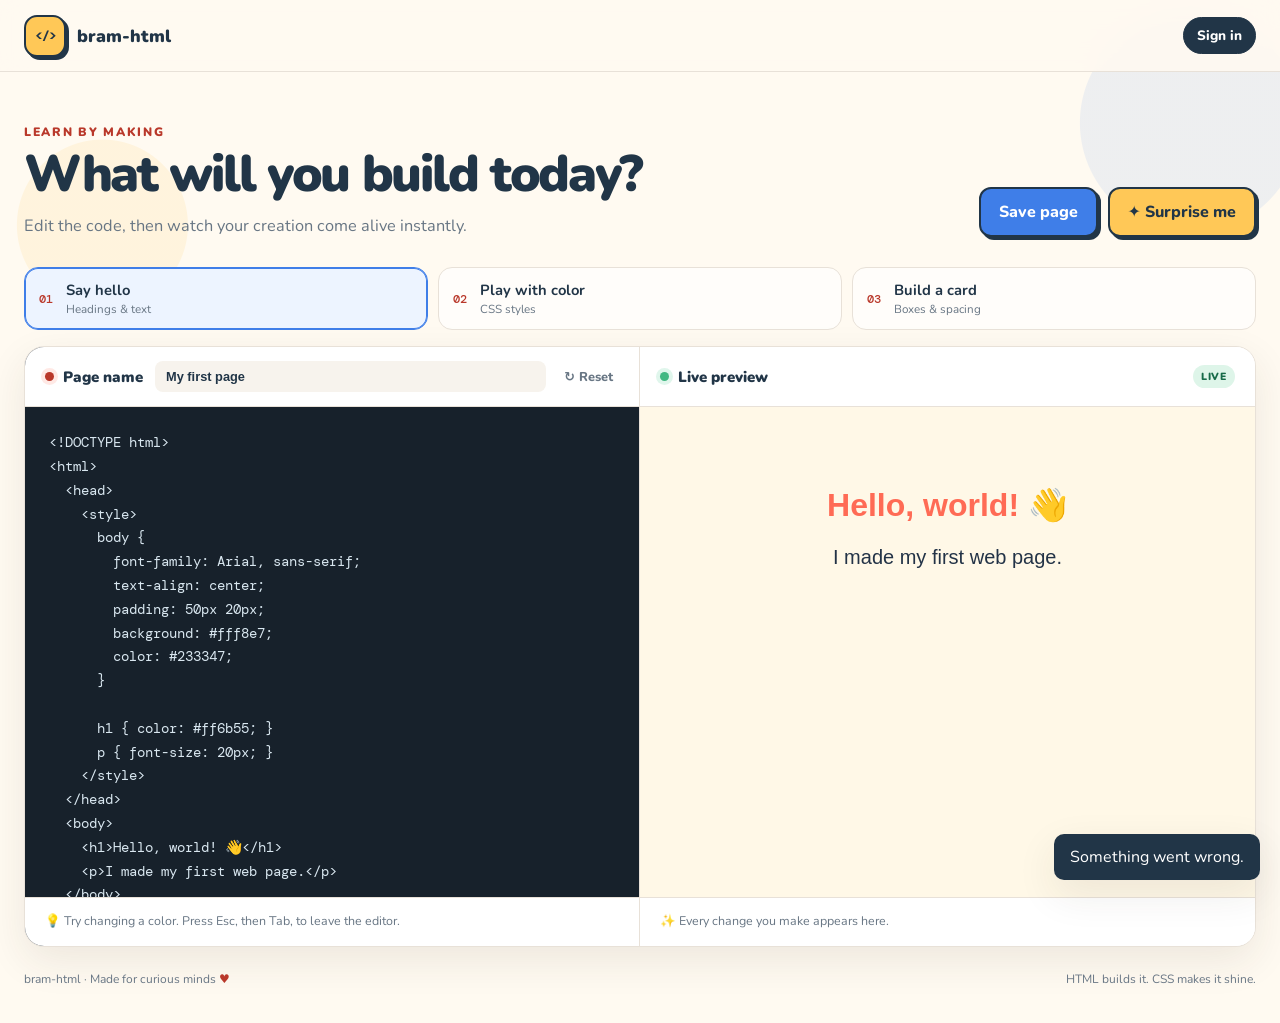
==== frontend/index.html @ fb742033 "feat: initialize backend with main application logic and database store - Added main.go to set up th" ====
<!doctype html>
<html lang="en">
  <head>
    <meta charset="UTF-8" />
    <meta name="viewport" content="width=device-width, initial-scale=1.0" />
    <meta name="description" content="bram-html is a friendly HTML and CSS playground for young learners." />
    <title>bram-html</title>
    <link rel="preconnect" href="https://fonts.googleapis.com" />
    <link rel="preconnect" href="https://fonts.gstatic.com" crossorigin />
    <link href="https://fonts.googleapis.com/css2?family=DM+Mono:wght@400;500&family=Nunito:wght@500;600;700;800;900&display=swap" rel="stylesheet" />
    <link rel="stylesheet" href="styles.css" />
  </head>
  <body>
    <header class="topbar">
      <a class="brand" href="#" aria-label="bram-html home">
        <span class="brand-mark" aria-hidden="true">&lt;/&gt;</span>
        <span class="brand-name">bram-html</span>
      </a>
      <div class="account-actions">
        <span class="user-email" id="user-email" hidden></span>
        <button class="header-button" id="pages-button" type="button" hidden>My pages</button>
        <button class="header-button primary" id="auth-button" type="button">Sign in</button>
      </div>
    </header>

    <main>
      <section class="intro" aria-labelledby="page-title">
        <div>
          <p class="eyebrow">LEARN BY MAKING</p>
          <h1 id="page-title">What will you build today?</h1>
          <p class="intro-description">Edit the code, then watch your creation come alive instantly.</p>
        </div>
        <div class="intro-actions">
          <button class="save-button" id="save-button" type="button">Save page</button>
          <button class="surprise-button" id="surprise-button" type="button">
            <span aria-hidden="true">✦</span> Surprise me
          </button>
        </div>
      </section>

      <section class="lesson-strip" aria-label="Quick lessons">
        <button class="lesson active" type="button" data-lesson="welcome">
          <span class="lesson-number">01</span>
          <span><strong>Say hello</strong><small>Headings &amp; text</small></span>
        </button>
        <button class="lesson" type="button" data-lesson="colors">
          <span class="lesson-number">02</span>
          <span><strong>Play with color</strong><small>CSS styles</small></span>
        </button>
        <button class="lesson" type="button" data-lesson="card">
          <span class="lesson-number">03</span>
          <span><strong>Build a card</strong><small>Boxes &amp; spacing</small></span>
        </button>
      </section>

      <section class="workspace" aria-label="Coding playground">
        <div class="panel code-panel">
          <div class="panel-header">
            <div>
              <span class="status-dot coral" aria-hidden="true"></span>
              <h2>Page name</h2>
            </div>
            <label class="page-title-label">
              <span class="sr-only">Page title</span>
              <input id="page-title-input" maxlength="100" value="My first page" />
            </label>
            <button class="text-button" id="reset-button" type="button">↻ Reset</button>
          </div>
          <div class="editor-wrap">
            <label class="sr-only" for="code-editor">HTML and CSS code</label>
            <textarea id="code-editor" spellcheck="false" autocapitalize="off" aria-describedby="editor-tip"></textarea>
          </div>
          <p class="panel-tip" id="editor-tip"><span aria-hidden="true">💡</span> Try changing a color. Press Esc, then Tab, to leave the editor.</p>
        </div>

        <div class="panel preview-panel">
          <div class="panel-header">
            <div>
              <span class="status-dot green" aria-hidden="true"></span>
              <h2>Live preview</h2>
            </div>
            <span class="live-label">LIVE</span>
          </div>
          <iframe id="preview" title="Live preview of your code" sandbox="allow-modals"></iframe>
          <p class="panel-tip"><span aria-hidden="true">✨</span> Every change you make appears here.</p>
        </div>
      </section>
    </main>

    <dialog class="modal" id="auth-dialog" aria-labelledby="auth-title">
      <form class="modal-card" id="auth-form">
        <button class="modal-close" type="button" data-close="auth-dialog" aria-label="Close">×</button>
        <p class="eyebrow">SAVE YOUR CREATIONS</p>
        <h2 id="auth-title">Sign in to bram-html</h2>
        <p>Enter an email address. We’ll send a safe, one-time sign-in link—no password needed.</p>
        <label class="field-label" for="email-input">Email address</label>
        <input class="field-input" id="email-input" name="email" type="email" autocomplete="email" required />
        <button class="modal-action" type="submit">Email my sign-in link</button>
        <p class="form-message" id="auth-message" role="status"></p>
      </form>
    </dialog>

    <dialog class="modal pages-modal" id="pages-dialog" aria-labelledby="pages-title">
      <div class="modal-card">
        <button class="modal-close" type="button" data-close="pages-dialog" aria-label="Close">×</button>
        <p class="eyebrow">YOUR COLLECTION</p>
        <h2 id="pages-title">Saved pages</h2>
        <div class="saved-pages" id="saved-pages"></div>
        <p class="form-message" id="pages-message" role="status"></p>
      </div>
    </dialog>

    <div class="toast" id="toast" role="status" aria-live="polite"></div>

    <footer>
      <p>bram-html · Made for curious minds <span aria-hidden="true">♥</span></p>
      <p>HTML builds it. CSS makes it shine.</p>
    </footer>

    <script src="script.js"></script>
  </body>
</html>
---- frontend/styles.css ----
:root {
  --ink: #213547;
  --muted: #687684;
  --cream: #fffaf1;
  --paper: #ffffff;
  --line: #e8e1d8;
  --coral: #b9382a;
  --yellow: #ffc857;
  --blue: #3f7ee8;
  --green: #42b883;
  --shadow: 0 14px 40px rgba(56, 44, 31, 0.09);
}

* { box-sizing: border-box; }

body {
  min-width: 320px;
  margin: 0;
  color: var(--ink);
  background:
    radial-gradient(circle at 8% 22%, rgba(255, 200, 87, 0.13) 0 85px, transparent 86px),
    radial-gradient(circle at 93% 12%, rgba(63, 126, 232, 0.09) 0 110px, transparent 111px),
    var(--cream);
  font-family: Nunito, system-ui, sans-serif;
}

button, textarea { font: inherit; }
button { color: inherit; }

.topbar {
  display: flex;
  align-items: center;
  justify-content: space-between;
  min-height: 72px;
  padding: 12px max(24px, calc((100vw - 1320px) / 2));
  border-bottom: 1px solid var(--line);
  background: rgba(255, 250, 241, 0.86);
  backdrop-filter: blur(12px);
}

.brand {
  display: inline-flex;
  gap: 11px;
  align-items: center;
  color: var(--ink);
  font-size: 1.1rem;
  font-weight: 900;
  text-decoration: none;
}

.brand-mark {
  display: grid;
  width: 42px;
  height: 42px;
  place-items: center;
  border: 2px solid var(--ink);
  border-radius: 13px;
  background: var(--yellow);
  box-shadow: 3px 3px 0 var(--ink);
  font-family: "DM Mono", monospace;
  font-size: 0.75rem;
}

.account-actions {
  display: flex;
  gap: 7px;
  align-items: center;
}

.user-email {
  max-width: 220px;
  overflow: hidden;
  color: var(--muted);
  font-size: 0.8rem;
  text-overflow: ellipsis;
  white-space: nowrap;
}

.header-button {
  padding: 8px 13px;
  border: 1px solid var(--line);
  border-radius: 999px;
  background: var(--paper);
  cursor: pointer;
  font-size: 0.85rem;
  font-weight: 800;
}

.header-button.primary { border-color: var(--ink); color: white; background: var(--ink); }

main, footer {
  width: min(1320px, calc(100% - 48px));
  margin: 0 auto;
}

.intro {
  display: flex;
  gap: 28px;
  align-items: end;
  justify-content: space-between;
  padding: 52px 0 30px;
}

.eyebrow {
  margin: 0 0 8px;
  color: var(--coral);
  font-size: 0.76rem;
  font-weight: 900;
  letter-spacing: 0.14em;
}

h1 {
  margin: 0;
  max-width: 680px;
  font-size: clamp(2rem, 4vw, 3.5rem);
  font-weight: 900;
  letter-spacing: -0.045em;
  line-height: 1.04;
}

.intro-description {
  margin: 14px 0 0;
  color: var(--muted);
  font-size: 1.02rem;
}

.surprise-button {
  flex: none;
  padding: 12px 18px;
  border: 2px solid var(--ink);
  border-radius: 12px;
  background: var(--yellow);
  box-shadow: 3px 3px 0 var(--ink);
  cursor: pointer;
  font-weight: 800;
  transition: transform 120ms ease, box-shadow 120ms ease;
}

.intro-actions { display: flex; gap: 10px; }

.save-button {
  padding: 12px 18px;
  border: 2px solid var(--ink);
  border-radius: 12px;
  color: white;
  background: var(--blue);
  box-shadow: 3px 3px 0 var(--ink);
  cursor: pointer;
  font-weight: 800;
}

.surprise-button:hover { transform: translate(-1px, -1px); box-shadow: 5px 5px 0 var(--ink); }
.surprise-button:active { transform: translate(2px, 2px); box-shadow: 1px 1px 0 var(--ink); }

.lesson-strip {
  display: grid;
  grid-template-columns: repeat(3, 1fr);
  gap: 10px;
  margin-bottom: 16px;
}

.lesson {
  display: flex;
  gap: 13px;
  align-items: center;
  padding: 12px 14px;
  border: 1px solid var(--line);
  border-radius: 14px;
  background: rgba(255, 255, 255, 0.65);
  cursor: pointer;
  text-align: left;
  transition: border 150ms ease, background 150ms ease, transform 150ms ease;
}

.lesson:hover { transform: translateY(-2px); border-color: #cec2b5; }
.lesson.active { border-color: var(--blue); background: #edf4ff; box-shadow: inset 0 0 0 1px var(--blue); }
.lesson-number { color: var(--coral); font-family: "DM Mono", monospace; font-size: 0.76rem; font-weight: 500; }
.lesson strong, .lesson small { display: block; }
.lesson strong { font-size: 0.92rem; }
.lesson small { margin-top: 1px; color: var(--muted); font-size: 0.73rem; }

.workspace {
  display: grid;
  grid-template-columns: 1fr 1fr;
  min-height: 600px;
  overflow: hidden;
  border: 1px solid var(--line);
  border-radius: 20px;
  background: var(--paper);
  box-shadow: var(--shadow);
}

.panel { display: flex; min-width: 0; flex-direction: column; }
.code-panel { border-right: 1px solid var(--line); background: #17212b; }
.panel-header {
  display: flex;
  min-height: 60px;
  align-items: center;
  justify-content: space-between;
  padding: 0 20px;
  border-bottom: 1px solid var(--line);
  background: var(--paper);
}

.panel-header > div { display: flex; align-items: center; gap: 9px; }
.panel-header h2 { margin: 0; font-size: 0.94rem; font-weight: 900; }
.status-dot { width: 9px; height: 9px; border-radius: 50%; }
.status-dot.coral { background: var(--coral); box-shadow: 0 0 0 4px #ffe9e5; }
.status-dot.green { background: var(--green); box-shadow: 0 0 0 4px #e0f6ec; }
.text-button { border: 0; background: transparent; cursor: pointer; color: var(--muted); font-size: 0.8rem; font-weight: 800; }
.text-button:hover { color: var(--coral); }
.live-label { padding: 4px 8px; border-radius: 999px; color: #176b49; background: #def5e9; font-size: 0.65rem; font-weight: 900; letter-spacing: 0.08em; }

.page-title-label { flex: 1; margin: 0 12px; }
.page-title-label input {
  width: 100%;
  padding: 7px 10px;
  border: 1px solid transparent;
  border-radius: 8px;
  outline: none;
  color: var(--ink);
  background: #f7f3ed;
  font-size: 0.8rem;
  font-weight: 700;
}
.page-title-label input:focus { border-color: var(--blue); background: white; }

.editor-wrap { flex: 1; min-height: 0; }
#code-editor {
  display: block;
  width: 100%;
  height: 100%;
  min-height: 490px;
  resize: none;
  padding: 24px;
  border: 0;
  outline: none;
  color: #d9e7f0;
  background: #17212b;
  font-family: "DM Mono", ui-monospace, monospace;
  font-size: 14px;
  line-height: 1.7;
  tab-size: 2;
}

#code-editor:focus { box-shadow: inset 0 0 0 2px var(--blue); }
#preview { width: 100%; min-height: 490px; flex: 1; border: 0; background: var(--paper); }
.panel-tip { min-height: 49px; margin: 0; padding: 14px 20px; border-top: 1px solid var(--line); color: var(--muted); background: var(--paper); font-size: 0.78rem; }

footer {
  display: flex;
  justify-content: space-between;
  padding: 24px 0 36px;
  color: var(--muted);
  font-size: 0.75rem;
}

footer p { margin: 0; }
footer span { color: var(--coral); }
.sr-only { position: absolute; width: 1px; height: 1px; overflow: hidden; clip: rect(0, 0, 0, 0); white-space: nowrap; }

.modal {
  width: min(480px, calc(100% - 32px));
  padding: 0;
  border: 0;
  border-radius: 20px;
  color: var(--ink);
  background: var(--paper);
  box-shadow: 0 24px 80px rgba(20, 28, 36, 0.3);
}

.modal::backdrop { background: rgba(23, 33, 43, 0.58); backdrop-filter: blur(4px); }
.modal-card { position: relative; display: flex; flex-direction: column; gap: 13px; padding: 32px; }
.modal-card h2 { margin: 0; font-size: 1.6rem; }
.modal-card p { margin: 0; color: var(--muted); line-height: 1.5; }
.modal-close { position: absolute; top: 14px; right: 16px; border: 0; background: transparent; cursor: pointer; color: var(--muted); font-size: 1.6rem; }
.field-label { font-size: 0.82rem; font-weight: 900; }
.field-input {
  width: 100%;
  padding: 12px 14px;
  border: 2px solid var(--line);
  border-radius: 10px;
  outline: none;
}
.field-input:focus { border-color: var(--blue); }
.modal-action { padding: 12px 16px; border: 0; border-radius: 10px; color: white; background: var(--blue); cursor: pointer; font-weight: 900; }
.form-message { min-height: 1.5em; font-size: 0.84rem; }
.saved-pages { display: grid; gap: 8px; max-height: 55vh; overflow: auto; }
.saved-page { display: grid; grid-template-columns: 1fr auto; gap: 8px; padding: 12px; border: 1px solid var(--line); border-radius: 12px; }
.saved-page button { border: 0; background: transparent; cursor: pointer; text-align: left; }
.saved-page .open-page { min-width: 0; font-weight: 900; }
.saved-page small { display: block; margin-top: 3px; color: var(--muted); font-weight: 500; }
.saved-page .delete-page { color: var(--coral); font-weight: 900; }
.empty-state { padding: 28px; border: 2px dashed var(--line); border-radius: 14px; text-align: center; }
.toast {
  position: fixed;
  right: 20px;
  bottom: 20px;
  z-index: 10;
  max-width: min(360px, calc(100% - 40px));
  padding: 12px 16px;
  border-radius: 10px;
  color: white;
  background: var(--ink);
  box-shadow: var(--shadow);
  opacity: 0;
  pointer-events: none;
  transform: translateY(10px);
  transition: opacity 160ms ease, transform 160ms ease;
}
.toast.visible { opacity: 1; transform: translateY(0); }

.confirmation-page { display: grid; min-height: 100vh; place-items: center; }
.confirmation-card { width: min(480px, 100%); padding: 36px; border: 1px solid var(--line); border-radius: 20px; background: var(--paper); box-shadow: var(--shadow); text-align: center; }
.confirmation-card h1 { font-size: 2rem; }
.confirmation-card p:not(.eyebrow) { margin: 12px 0 24px; color: var(--muted); }

button:focus-visible, a:focus-visible { outline: 3px solid var(--blue); outline-offset: 3px; }

@media (max-width: 800px) {
  main, footer { width: min(100% - 24px, 1320px); }
  .topbar { padding-inline: 16px; }
  .intro { align-items: start; padding-top: 36px; }
  .lesson-strip { grid-template-columns: 1fr; }
  .workspace { grid-template-columns: 1fr; }
  .code-panel { border-right: 0; border-bottom: 1px solid var(--line); }
  #code-editor, #preview { min-height: 420px; }
}

@media (max-width: 560px) {
  .brand-name { display: none; }
  .intro { flex-direction: column; }
  .intro-actions { width: 100%; }
  .intro-actions button { flex: 1; }
  .user-email { display: none; }
  footer { gap: 10px; flex-direction: column; }
}

@media (prefers-reduced-motion: reduce) {
  *, *::before, *::after { scroll-behavior: auto !important; transition: none !important; }
}
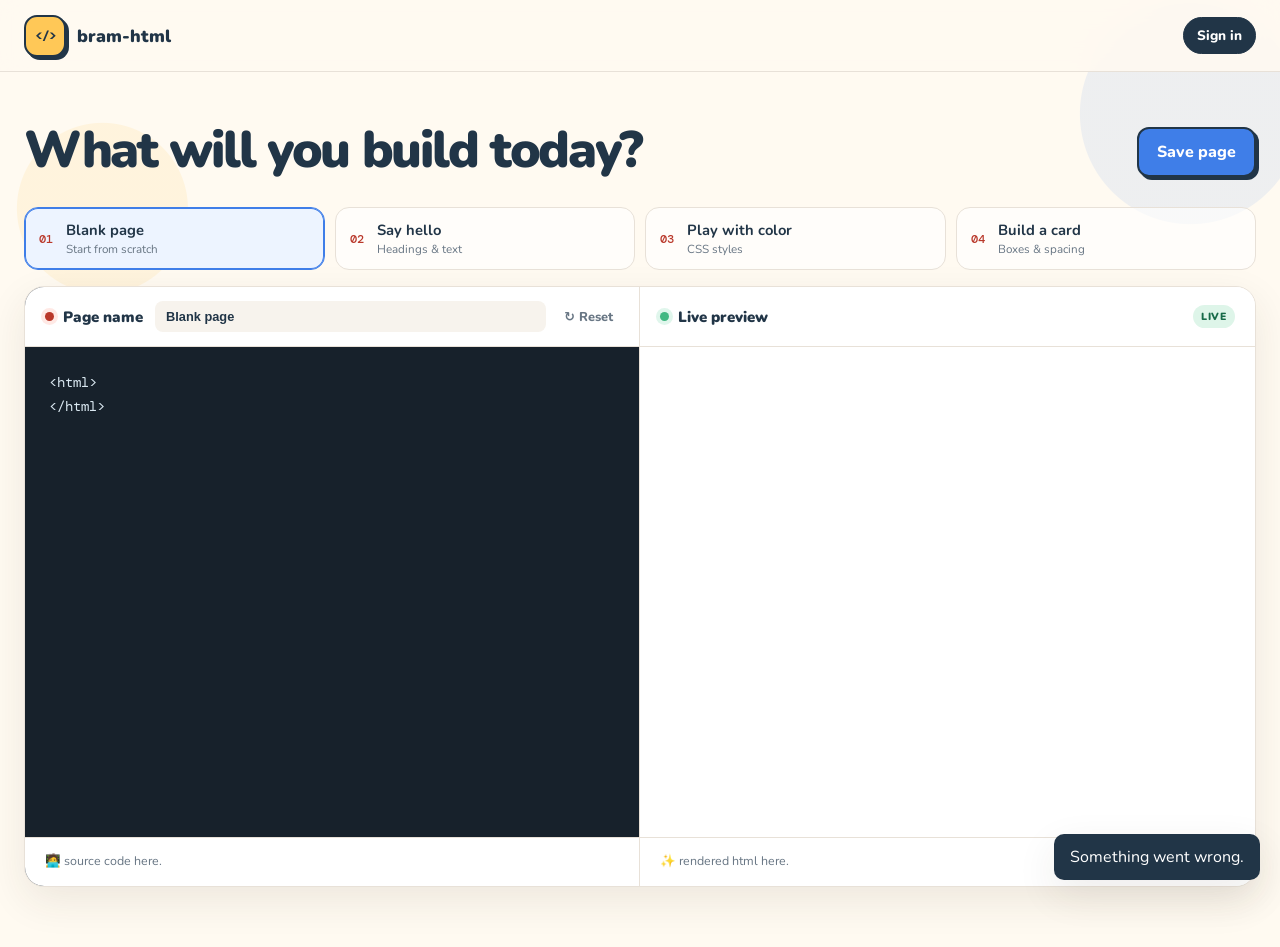
==== commit 671c1ca1: "refactor: update user and group creation in Dockerfile, modify lesson structure and styles in fronte" ====
--- a/frontend/index.html
+++ b/frontend/index.html
@@ -26,29 +26,28 @@
     <main>
       <section class="intro" aria-labelledby="page-title">
         <div>
-          <p class="eyebrow">LEARN BY MAKING</p>
           <h1 id="page-title">What will you build today?</h1>
-          <p class="intro-description">Edit the code, then watch your creation come alive instantly.</p>
         </div>
         <div class="intro-actions">
           <button class="save-button" id="save-button" type="button">Save page</button>
-          <button class="surprise-button" id="surprise-button" type="button">
-            <span aria-hidden="true">✦</span> Surprise me
-          </button>
         </div>
       </section>
 
       <section class="lesson-strip" aria-label="Quick lessons">
-        <button class="lesson active" type="button" data-lesson="welcome">
+        <button class="lesson active" type="button" data-lesson="blank">
           <span class="lesson-number">01</span>
+          <span><strong>Blank page</strong><small>Start from scratch</small></span>
+        </button>
+        <button class="lesson" type="button" data-lesson="welcome">
+          <span class="lesson-number">02</span>
           <span><strong>Say hello</strong><small>Headings &amp; text</small></span>
         </button>
         <button class="lesson" type="button" data-lesson="colors">
-          <span class="lesson-number">02</span>
+          <span class="lesson-number">03</span>
           <span><strong>Play with color</strong><small>CSS styles</small></span>
         </button>
         <button class="lesson" type="button" data-lesson="card">
-          <span class="lesson-number">03</span>
+          <span class="lesson-number">04</span>
           <span><strong>Build a card</strong><small>Boxes &amp; spacing</small></span>
         </button>
       </section>
@@ -62,7 +61,7 @@
             </div>
             <label class="page-title-label">
               <span class="sr-only">Page title</span>
-              <input id="page-title-input" maxlength="100" value="My first page" />
+              <input id="page-title-input" maxlength="100" value="Blank page" />
             </label>
             <button class="text-button" id="reset-button" type="button">↻ Reset</button>
           </div>
@@ -70,7 +69,7 @@
             <label class="sr-only" for="code-editor">HTML and CSS code</label>
             <textarea id="code-editor" spellcheck="false" autocapitalize="off" aria-describedby="editor-tip"></textarea>
           </div>
-          <p class="panel-tip" id="editor-tip"><span aria-hidden="true">💡</span> Try changing a color. Press Esc, then Tab, to leave the editor.</p>
+          <p class="panel-tip" id="editor-tip"><span aria-hidden="true">🧑‍💻</span> source code here.</p>
         </div>
 
         <div class="panel preview-panel">
@@ -82,7 +81,7 @@
             <span class="live-label">LIVE</span>
           </div>
           <iframe id="preview" title="Live preview of your code" sandbox="allow-modals"></iframe>
-          <p class="panel-tip"><span aria-hidden="true">✨</span> Every change you make appears here.</p>
+          <p class="panel-tip"><span aria-hidden="true">✨</span> rendered html here.</p>
         </div>
       </section>
     </main>
@@ -113,8 +112,6 @@
     <div class="toast" id="toast" role="status" aria-live="polite"></div>
 
     <footer>
-      <p>bram-html · Made for curious minds <span aria-hidden="true">♥</span></p>
-      <p>HTML builds it. CSS makes it shine.</p>
     </footer>
 
     <script src="script.js"></script>
--- a/frontend/styles.css
+++ b/frontend/styles.css
@@ -124,18 +124,6 @@
   font-size: 1.02rem;
 }
 
-.surprise-button {
-  flex: none;
-  padding: 12px 18px;
-  border: 2px solid var(--ink);
-  border-radius: 12px;
-  background: var(--yellow);
-  box-shadow: 3px 3px 0 var(--ink);
-  cursor: pointer;
-  font-weight: 800;
-  transition: transform 120ms ease, box-shadow 120ms ease;
-}
-
 .intro-actions { display: flex; gap: 10px; }
 
 .save-button {
@@ -149,12 +137,9 @@
   font-weight: 800;
 }
 
-.surprise-button:hover { transform: translate(-1px, -1px); box-shadow: 5px 5px 0 var(--ink); }
-.surprise-button:active { transform: translate(2px, 2px); box-shadow: 1px 1px 0 var(--ink); }
-
 .lesson-strip {
   display: grid;
-  grid-template-columns: repeat(3, 1fr);
+  grid-template-columns: repeat(4, 1fr);
   gap: 10px;
   margin-bottom: 16px;
 }
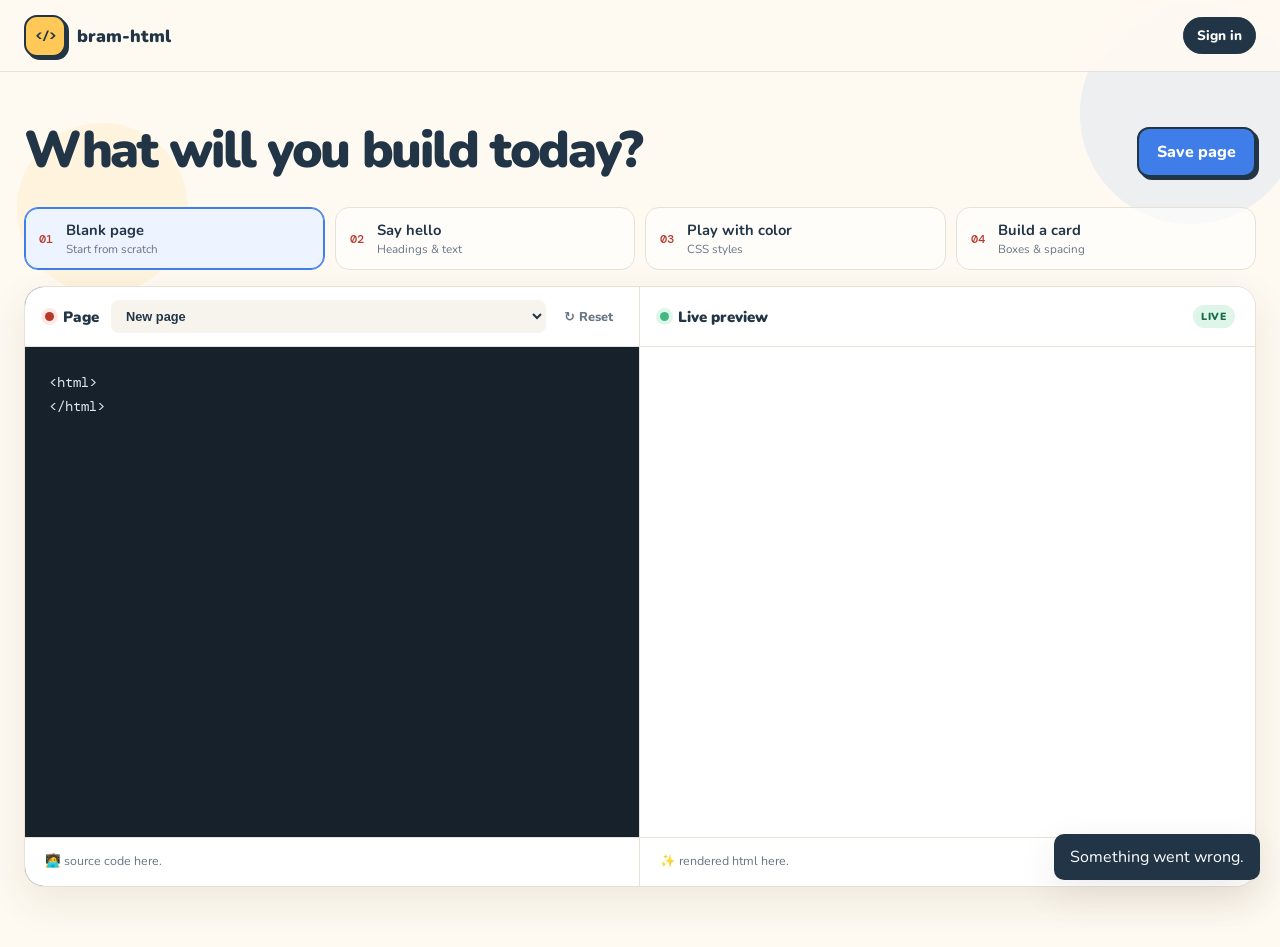
==== commit 8f8f7c79: "Refactor authentication flow to use login codes instead of magic links - Updated Mailer interface an" ====
--- a/frontend/index.html
+++ b/frontend/index.html
@@ -57,11 +57,13 @@
           <div class="panel-header">
             <div>
               <span class="status-dot coral" aria-hidden="true"></span>
-              <h2>Page name</h2>
+              <h2>Page</h2>
             </div>
             <label class="page-title-label">
-              <span class="sr-only">Page title</span>
-              <input id="page-title-input" maxlength="100" value="Blank page" />
+              <span class="sr-only">Select a page</span>
+              <select id="page-select">
+                <option value="new">New page</option>
+              </select>
             </label>
             <button class="text-button" id="reset-button" type="button">↻ Reset</button>
           </div>
@@ -91,11 +93,26 @@
         <button class="modal-close" type="button" data-close="auth-dialog" aria-label="Close">×</button>
         <p class="eyebrow">SAVE YOUR CREATIONS</p>
         <h2 id="auth-title">Sign in to bram-html</h2>
-        <p>Enter an email address. We’ll send a safe, one-time sign-in link—no password needed.</p>
+        <p id="auth-description">Enter an email address. We’ll send you a six-digit sign-in code.</p>
         <label class="field-label" for="email-input">Email address</label>
         <input class="field-input" id="email-input" name="email" type="email" autocomplete="email" required />
-        <button class="modal-action" type="submit">Email my sign-in link</button>
+        <label class="field-label" id="code-label" for="code-input" hidden>Sign-in code</label>
+        <input class="field-input" id="code-input" name="code" inputmode="numeric" autocomplete="one-time-code" pattern="[0-9]{6}" maxlength="6" hidden />
+        <button class="modal-action" id="auth-submit" type="submit">Email my sign-in code</button>
+        <button class="text-button" id="auth-back" type="button" hidden>Use another email</button>
         <p class="form-message" id="auth-message" role="status"></p>
+      </form>
+    </dialog>
+
+    <dialog class="modal" id="save-dialog" aria-labelledby="save-title">
+      <form class="modal-card" id="save-form">
+        <button class="modal-close" type="button" data-close="save-dialog" aria-label="Close">×</button>
+        <p class="eyebrow">SAVE YOUR CREATION</p>
+        <h2 id="save-title">Name your page</h2>
+        <label class="field-label" for="page-name-input">Page name</label>
+        <input class="field-input" id="page-name-input" name="page-name" maxlength="100" required />
+        <button class="modal-action" type="submit">Save page</button>
+        <p class="form-message" id="save-message" role="status"></p>
       </form>
     </dialog>
 
--- a/frontend/styles.css
+++ b/frontend/styles.css
@@ -197,7 +197,7 @@
 .live-label { padding: 4px 8px; border-radius: 999px; color: #176b49; background: #def5e9; font-size: 0.65rem; font-weight: 900; letter-spacing: 0.08em; }
 
 .page-title-label { flex: 1; margin: 0 12px; }
-.page-title-label input {
+.page-title-label select {
   width: 100%;
   padding: 7px 10px;
   border: 1px solid transparent;
@@ -208,7 +208,7 @@
   font-size: 0.8rem;
   font-weight: 700;
 }
-.page-title-label input:focus { border-color: var(--blue); background: white; }
+.page-title-label select:focus { border-color: var(--blue); background: white; }
 
 .editor-wrap { flex: 1; min-height: 0; }
 #code-editor {
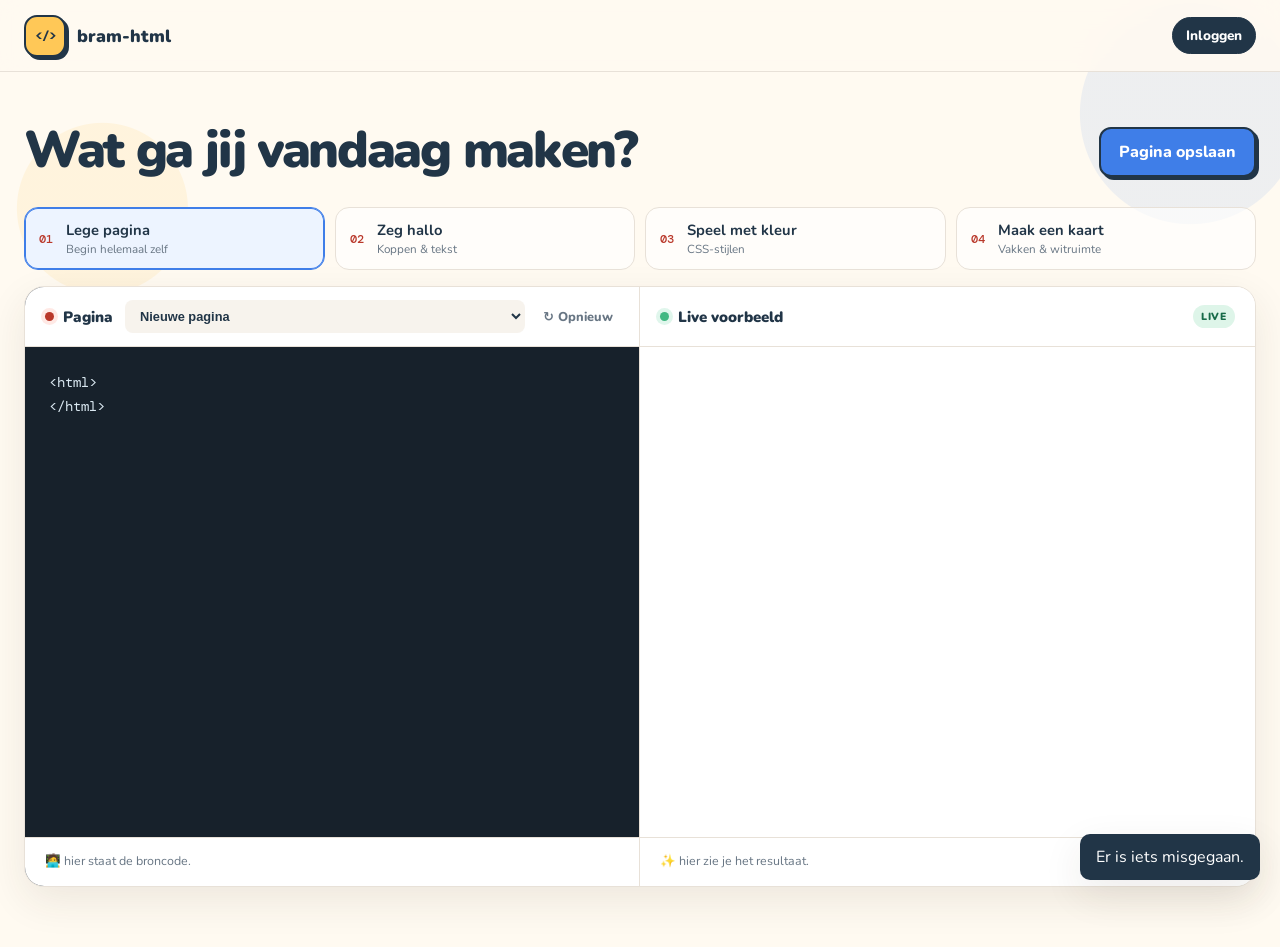
==== commit 0527590a: "Refactor code structure for improved readability and maintainability" ====
--- a/frontend/index.html
+++ b/frontend/index.html
@@ -1,9 +1,9 @@
 <!doctype html>
-<html lang="en">
+<html lang="nl">
   <head>
     <meta charset="UTF-8" />
     <meta name="viewport" content="width=device-width, initial-scale=1.0" />
-    <meta name="description" content="bram-html is a friendly HTML and CSS playground for young learners." />
+    <meta name="description" content="bram-html is een toegankelijke HTML- en CSS-speeltuin voor jonge makers." />
     <title>bram-html</title>
     <link rel="preconnect" href="https://fonts.googleapis.com" />
     <link rel="preconnect" href="https://fonts.gstatic.com" crossorigin />
@@ -12,121 +12,126 @@
   </head>
   <body>
     <header class="topbar">
-      <a class="brand" href="#" aria-label="bram-html home">
+      <a class="brand" href="#" aria-label="Startpagina van bram-html">
         <span class="brand-mark" aria-hidden="true">&lt;/&gt;</span>
         <span class="brand-name">bram-html</span>
       </a>
       <div class="account-actions">
         <span class="user-email" id="user-email" hidden></span>
-        <button class="header-button" id="pages-button" type="button" hidden>My pages</button>
-        <button class="header-button primary" id="auth-button" type="button">Sign in</button>
+        <a class="header-button admin-link" id="admin-link" href="/admin" hidden>Admin</a>
+        <button class="header-button" id="pages-button" type="button" hidden>Mijn pagina’s</button>
+        <button class="header-button primary" id="auth-button" type="button">Inloggen</button>
       </div>
     </header>
 
     <main>
       <section class="intro" aria-labelledby="page-title">
         <div>
-          <h1 id="page-title">What will you build today?</h1>
+          <h1 id="page-title">Wat ga jij vandaag maken?</h1>
         </div>
         <div class="intro-actions">
-          <button class="save-button" id="save-button" type="button">Save page</button>
+          <button class="save-button" id="save-button" type="button">Pagina opslaan</button>
         </div>
       </section>
 
-      <section class="lesson-strip" aria-label="Quick lessons">
+      <section class="lesson-strip" aria-label="Snelle lessen">
         <button class="lesson active" type="button" data-lesson="blank">
           <span class="lesson-number">01</span>
-          <span><strong>Blank page</strong><small>Start from scratch</small></span>
+          <span><strong>Lege pagina</strong><small>Begin helemaal zelf</small></span>
         </button>
         <button class="lesson" type="button" data-lesson="welcome">
           <span class="lesson-number">02</span>
-          <span><strong>Say hello</strong><small>Headings &amp; text</small></span>
+          <span><strong>Zeg hallo</strong><small>Koppen &amp; tekst</small></span>
         </button>
         <button class="lesson" type="button" data-lesson="colors">
           <span class="lesson-number">03</span>
-          <span><strong>Play with color</strong><small>CSS styles</small></span>
+          <span><strong>Speel met kleur</strong><small>CSS-stijlen</small></span>
         </button>
         <button class="lesson" type="button" data-lesson="card">
           <span class="lesson-number">04</span>
-          <span><strong>Build a card</strong><small>Boxes &amp; spacing</small></span>
+          <span><strong>Maak een kaart</strong><small>Vakken &amp; witruimte</small></span>
         </button>
       </section>
 
-      <section class="workspace" aria-label="Coding playground">
+      <section class="workspace" aria-label="Programmeerspeeltuin">
         <div class="panel code-panel">
           <div class="panel-header">
             <div>
               <span class="status-dot coral" aria-hidden="true"></span>
-              <h2>Page</h2>
+              <h2>Pagina</h2>
             </div>
             <label class="page-title-label">
-              <span class="sr-only">Select a page</span>
+              <span class="sr-only">Kies een pagina</span>
               <select id="page-select">
-                <option value="new">New page</option>
+                <option value="new">Nieuwe pagina</option>
               </select>
             </label>
-            <button class="text-button" id="reset-button" type="button">↻ Reset</button>
+            <button class="text-button" id="reset-button" type="button">↻ Opnieuw</button>
           </div>
           <div class="editor-wrap">
-            <label class="sr-only" for="code-editor">HTML and CSS code</label>
+            <label class="sr-only" for="code-editor">HTML- en CSS-code</label>
             <textarea id="code-editor" spellcheck="false" autocapitalize="off" aria-describedby="editor-tip"></textarea>
           </div>
-          <p class="panel-tip" id="editor-tip"><span aria-hidden="true">🧑‍💻</span> source code here.</p>
+          <p class="panel-tip" id="editor-tip"><span aria-hidden="true">🧑‍💻</span> hier staat de broncode.</p>
         </div>
 
         <div class="panel preview-panel">
           <div class="panel-header">
             <div>
               <span class="status-dot green" aria-hidden="true"></span>
-              <h2>Live preview</h2>
+              <h2>Live voorbeeld</h2>
             </div>
             <span class="live-label">LIVE</span>
           </div>
-          <iframe id="preview" title="Live preview of your code" sandbox="allow-modals"></iframe>
-          <p class="panel-tip"><span aria-hidden="true">✨</span> rendered html here.</p>
+          <iframe id="preview" title="Live voorbeeld van je code" sandbox="allow-modals"></iframe>
+          <p class="panel-tip"><span aria-hidden="true">✨</span> hier zie je het resultaat.</p>
         </div>
       </section>
     </main>
 
     <dialog class="modal" id="auth-dialog" aria-labelledby="auth-title">
       <form class="modal-card" id="auth-form">
-        <button class="modal-close" type="button" data-close="auth-dialog" aria-label="Close">×</button>
-        <p class="eyebrow">SAVE YOUR CREATIONS</p>
-        <h2 id="auth-title">Sign in to bram-html</h2>
-        <p id="auth-description">Enter an email address. We’ll send you a six-digit sign-in code.</p>
-        <label class="field-label" for="email-input">Email address</label>
+        <button class="modal-close" type="button" data-close="auth-dialog" aria-label="Sluiten">×</button>
+        <p class="eyebrow">BEWAAR WAT JE MAAKT</p>
+        <h2 id="auth-title">Inloggen bij bram-html</h2>
+        <p id="auth-description">Vul je e-mailadres in. We sturen je een zescijferige inlogcode.</p>
+        <label class="field-label" for="email-input">E-mailadres</label>
         <input class="field-input" id="email-input" name="email" type="email" autocomplete="email" required />
-        <label class="field-label" id="code-label" for="code-input" hidden>Sign-in code</label>
+        <label class="field-label" id="code-label" for="code-input" hidden>Inlogcode</label>
         <input class="field-input" id="code-input" name="code" inputmode="numeric" autocomplete="one-time-code" pattern="[0-9]{6}" maxlength="6" hidden />
-        <button class="modal-action" id="auth-submit" type="submit">Email my sign-in code</button>
-        <button class="text-button" id="auth-back" type="button" hidden>Use another email</button>
+        <button class="modal-action" id="auth-submit" type="submit">Stuur mij een inlogcode</button>
+        <div class="auth-progress" id="auth-progress" role="progressbar" aria-label="E-mail met inlogcode versturen" hidden>
+          <span></span>
+        </div>
+        <button class="text-button" id="auth-back" type="button" hidden>Een ander e-mailadres gebruiken</button>
         <p class="form-message" id="auth-message" role="status"></p>
       </form>
     </dialog>
 
     <dialog class="modal" id="save-dialog" aria-labelledby="save-title">
       <form class="modal-card" id="save-form">
-        <button class="modal-close" type="button" data-close="save-dialog" aria-label="Close">×</button>
-        <p class="eyebrow">SAVE YOUR CREATION</p>
-        <h2 id="save-title">Name your page</h2>
-        <label class="field-label" for="page-name-input">Page name</label>
+        <button class="modal-close" type="button" data-close="save-dialog" aria-label="Sluiten">×</button>
+        <p class="eyebrow">BEWAAR WAT JE MAAKT</p>
+        <h2 id="save-title">Geef je pagina een naam</h2>
+        <label class="field-label" for="page-name-input">Paginanaam</label>
         <input class="field-input" id="page-name-input" name="page-name" maxlength="100" required />
-        <button class="modal-action" type="submit">Save page</button>
+        <button class="modal-action" type="submit">Pagina opslaan</button>
         <p class="form-message" id="save-message" role="status"></p>
       </form>
     </dialog>
 
     <dialog class="modal pages-modal" id="pages-dialog" aria-labelledby="pages-title">
       <div class="modal-card">
-        <button class="modal-close" type="button" data-close="pages-dialog" aria-label="Close">×</button>
-        <p class="eyebrow">YOUR COLLECTION</p>
-        <h2 id="pages-title">Saved pages</h2>
+        <button class="modal-close" type="button" data-close="pages-dialog" aria-label="Sluiten">×</button>
+        <p class="eyebrow">JOUW VERZAMELING</p>
+        <h2 id="pages-title">Opgeslagen pagina’s</h2>
         <div class="saved-pages" id="saved-pages"></div>
         <p class="form-message" id="pages-message" role="status"></p>
       </div>
     </dialog>
 
     <div class="toast" id="toast" role="status" aria-live="polite"></div>
+    <audio id="save-sound" src="/save-page.mp3" preload="auto"></audio>
 
     <footer>
     </footer>
--- a/frontend/styles.css
+++ b/frontend/styles.css
@@ -85,6 +85,8 @@
   font-size: 0.85rem;
   font-weight: 800;
 }
+
+.admin-link { color: inherit; text-decoration: none; }
 
 .header-button.primary { border-color: var(--ink); color: white; background: var(--ink); }
 
@@ -269,6 +271,26 @@
 }
 .field-input:focus { border-color: var(--blue); }
 .modal-action { padding: 12px 16px; border: 0; border-radius: 10px; color: white; background: var(--blue); cursor: pointer; font-weight: 900; }
+.modal-action:disabled { cursor: wait; opacity: 0.78; }
+.auth-progress {
+  height: 8px;
+  overflow: hidden;
+  border-radius: 999px;
+  background: #e2ebfb;
+}
+.auth-progress[hidden] { display: none; }
+.auth-progress span {
+  display: block;
+  width: 42%;
+  height: 100%;
+  border-radius: inherit;
+  background: linear-gradient(90deg, var(--blue), #76a7ff);
+  animation: auth-progress 1.1s ease-in-out infinite;
+}
+@keyframes auth-progress {
+  from { transform: translateX(-105%); }
+  to { transform: translateX(245%); }
+}
 .form-message { min-height: 1.5em; font-size: 0.84rem; }
 .saved-pages { display: grid; gap: 8px; max-height: 55vh; overflow: auto; }
 .saved-page { display: grid; grid-template-columns: 1fr auto; gap: 8px; padding: 12px; border: 1px solid var(--line); border-radius: 12px; }
@@ -323,4 +345,62 @@
 
 @media (prefers-reduced-motion: reduce) {
   *, *::before, *::after { scroll-behavior: auto !important; transition: none !important; }
-}
+  .auth-progress span { width: 100%; animation: none; }
+}
+
+.admin-main { padding: 48px 0 64px; }
+.admin-heading { display: flex; align-items: end; justify-content: space-between; gap: 24px; margin-bottom: 28px; }
+.admin-heading h1 { font-size: clamp(2rem, 4vw, 3.2rem); }
+.admin-heading p:not(.eyebrow) { max-width: 540px; margin: 12px 0 0; color: var(--muted); }
+.online-pill { display: inline-flex; gap: 8px; align-items: center; padding: 9px 13px; border: 1px solid #b9e5d2; border-radius: 999px; color: #176b49; background: #e8f8f0; font-weight: 900; white-space: nowrap; }
+.online-pill::before { width: 9px; height: 9px; border-radius: 50%; background: var(--green); box-shadow: 0 0 0 4px rgba(66, 184, 131, 0.18); content: ""; }
+.stat-grid { display: grid; grid-template-columns: repeat(3, 1fr); gap: 14px; margin-bottom: 18px; }
+.stat-card, .activity-card { border: 1px solid var(--line); border-radius: 18px; background: var(--paper); box-shadow: var(--shadow); }
+.stat-card { padding: 22px; }
+.stat-card span { display: block; color: var(--muted); font-size: 0.78rem; font-weight: 900; letter-spacing: 0.08em; text-transform: uppercase; }
+.stat-card strong { display: block; margin-top: 5px; font-family: "DM Mono", monospace; font-size: 2rem; }
+.activity-card { padding: 24px; }
+.activity-header { display: flex; align-items: start; justify-content: space-between; gap: 20px; }
+.activity-header h2 { margin: 0; font-size: 1.25rem; }
+.activity-header p { margin: 5px 0 0; color: var(--muted); font-size: 0.86rem; }
+.chart-legend { display: flex; flex-wrap: wrap; gap: 12px; color: var(--muted); font-size: 0.75rem; font-weight: 800; }
+.chart-legend span { display: inline-flex; gap: 6px; align-items: center; }
+.legend-dot { width: 9px; height: 9px; border-radius: 50%; }
+.legend-active { background: var(--blue); }
+.legend-users { background: var(--coral); }
+.legend-pages { background: var(--yellow); }
+.activity-chart { width: 100%; min-height: 310px; margin-top: 22px; overflow-x: auto; }
+.activity-chart svg { display: block; width: 100%; min-width: 700px; height: 310px; }
+.chart-grid { stroke: var(--line); stroke-width: 1; }
+.chart-label { fill: var(--muted); font: 11px Nunito, sans-serif; }
+.chart-line { fill: none; stroke-width: 3; stroke-linecap: round; stroke-linejoin: round; }
+.chart-line.active { stroke: var(--blue); }
+.chart-line.users { stroke: var(--coral); }
+.chart-line.pages { stroke: #d79a12; }
+.admin-state { padding: 64px 24px; border: 2px dashed var(--line); border-radius: 18px; color: var(--muted); background: rgba(255, 255, 255, 0.55); text-align: center; }
+.admin-state a { color: var(--blue); font-weight: 900; }
+.pages-card { margin-top: 18px; }
+.pages-count { padding: 7px 11px; border-radius: 999px; color: #295da9; background: #edf4ff; font-size: 0.76rem; font-weight: 900; white-space: nowrap; }
+.admin-pages-wrap { margin-top: 20px; overflow-x: auto; }
+.admin-pages-table { width: 100%; border-collapse: collapse; font-size: 0.86rem; text-align: left; }
+.admin-pages-table th, .admin-pages-table td { padding: 13px 12px; border-bottom: 1px solid var(--line); vertical-align: top; }
+.admin-pages-table thead th { color: var(--muted); font-size: 0.7rem; letter-spacing: 0.08em; text-transform: uppercase; }
+.admin-pages-table tbody th { min-width: 180px; font-weight: 900; }
+.admin-pages-table tbody th a { color: var(--ink); text-decoration-color: var(--blue); text-underline-offset: 3px; }
+.admin-pages-table tbody th a:hover { color: var(--blue); }
+.admin-pages-table td { min-width: 150px; color: var(--muted); }
+.admin-pages-table tbody tr:last-child > * { border-bottom: 0; }
+.admin-pages-empty { padding-block: 28px !important; text-align: center; }
+.admin-page-main { padding: 48px 0 64px; }
+.admin-page-heading { margin-bottom: 24px; }
+.admin-page-heading h1 { font-size: clamp(2rem, 4vw, 3.2rem); }
+.admin-page-heading p:not(.eyebrow) { margin: 12px 0 0; color: var(--muted); }
+.admin-preview-card { overflow: hidden; border: 1px solid var(--line); border-radius: 18px; background: var(--paper); box-shadow: var(--shadow); }
+#page-preview { display: block; width: 100%; min-height: 70vh; border: 0; background: white; }
+
+@media (max-width: 700px) {
+  .admin-main { padding-top: 32px; }
+  .admin-heading, .activity-header { align-items: start; flex-direction: column; }
+  .stat-grid { grid-template-columns: 1fr; }
+  .activity-card { padding: 18px; }
+}
